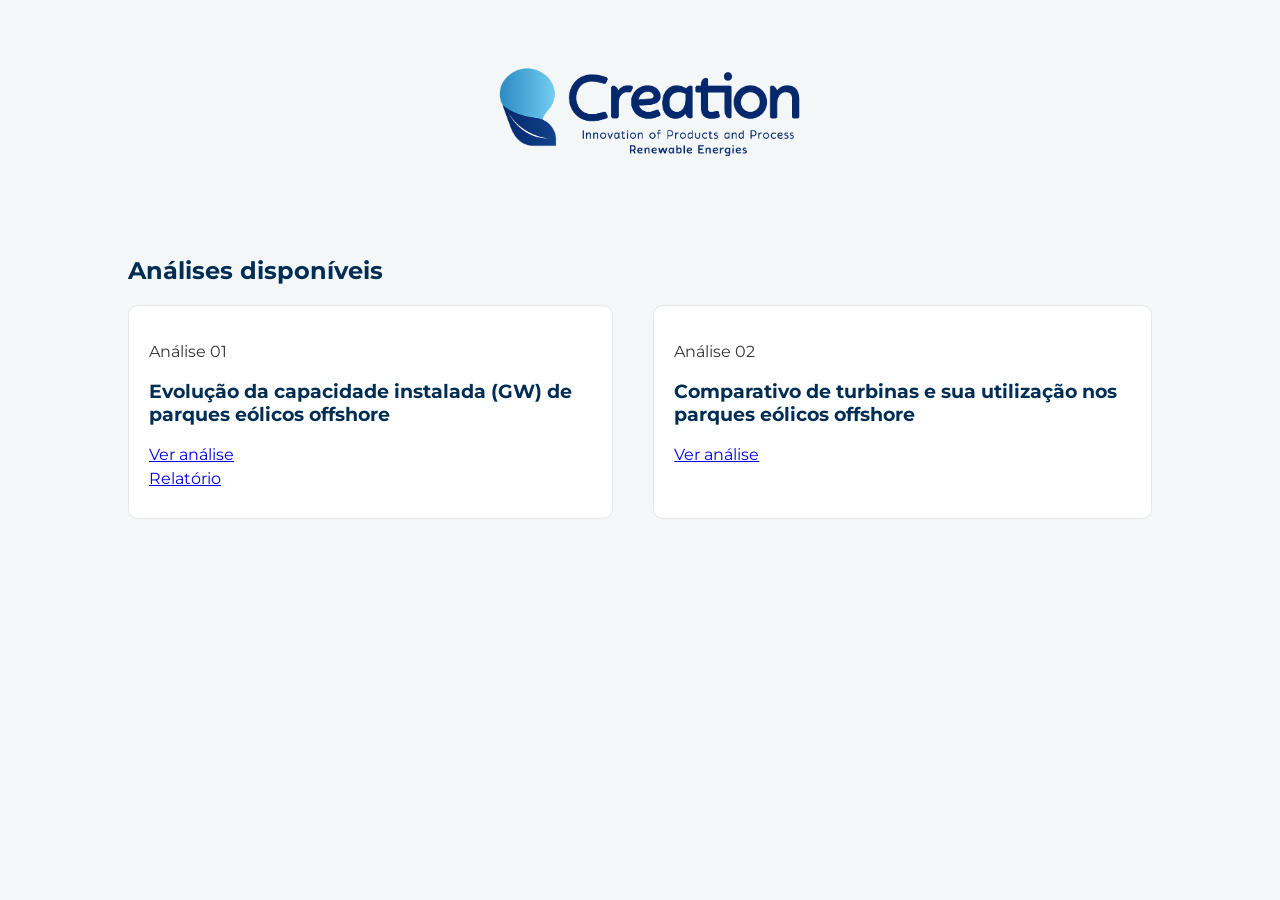
==== index.html @ 7ab64e5a "Primeiro commit" ====
<!DOCTYPE html>
<html lang="pt-BR">
<head>
    <meta charset="UTF-8">
    <meta name="viewport" content="width=device-width, initial-scale=1.0">
    <title>Catálogo de análises - Creation</title>
    <link rel="stylesheet" href="style.css">
</head>
<body>
    <header>
        <img src="logo.png" alt="Creation UFRN - Logo">
    </header>

    <main>
        <h2>Análises disponíveis</h2>
        <div class="analises">
            <div class="card">
                <p>Análise 01</p>
                <h3>Evolução da capacidade instalada (GW) de parques eólicos offshore</h3>
                <div class="links">
                    <a href="analise1.html">Ver análise</a>
                    <a href="Evolução da capacidade instalada.pdf">Relatório</a>
                </div>
            </div>

            <div class="card">
                <p>Análise 02</p>
                <h3>Comparativo de turbinas e sua utilização nos parques eólicos offshore</h3>
                <a href="analise1.html">Ver análise</a>
            </div>
        </div>
    </main>
</body>
</html>
---- style.css ----
@import url('https://fonts.googleapis.com/css2?family=Montserrat:ital,wght@0,100..900;1,100..900&display=swap');

body {
    font-family: "Montserrat", sans-serif;
    background-color: #F4F7F7;
    padding: 0;
    margin: 5% 10%;
    color: #343434;
}

header {
    display: flex;
    justify-content: center;
    align-items: center;
    margin-bottom: 100px;
}

header img {
    width: 400px;
}

h3, h2 {
    color: #002D53;
}

.card {
    background-color: white;
    padding: 20px 20px 30px 20px;
    border-radius: 10px;
    border: 1px solid rgb(231, 231, 231);
}

.analises {
    display: flex;
    gap: 40px;
}

.links {
    display: flex;
    flex-direction: column;
    gap: 5px;
}
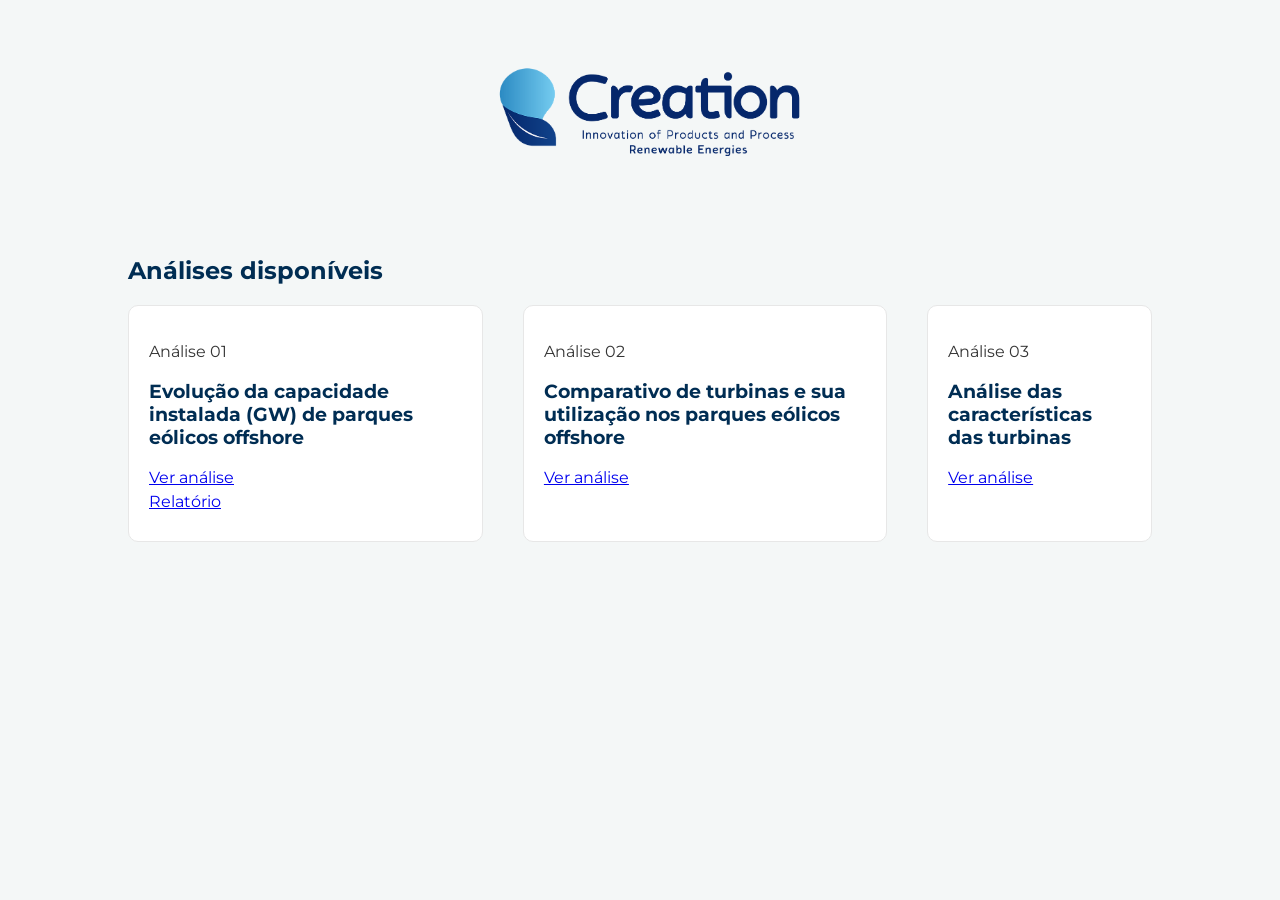
==== commit 4fdbcc73: "Análise 3 adicionada" ====
--- a/index.html
+++ b/index.html
@@ -26,7 +26,13 @@
             <div class="card">
                 <p>Análise 02</p>
                 <h3>Comparativo de turbinas e sua utilização nos parques eólicos offshore</h3>
-                <a href="analise1.html">Ver análise</a>
+                <a href="analise2.html">Ver análise</a>
+            </div>
+
+            <div class="card">
+                <p>Análise 03</p>
+                <h3>Análise das características das turbinas</h3>
+                <a href="analise3.html">Ver análise</a>
             </div>
         </div>
     </main>
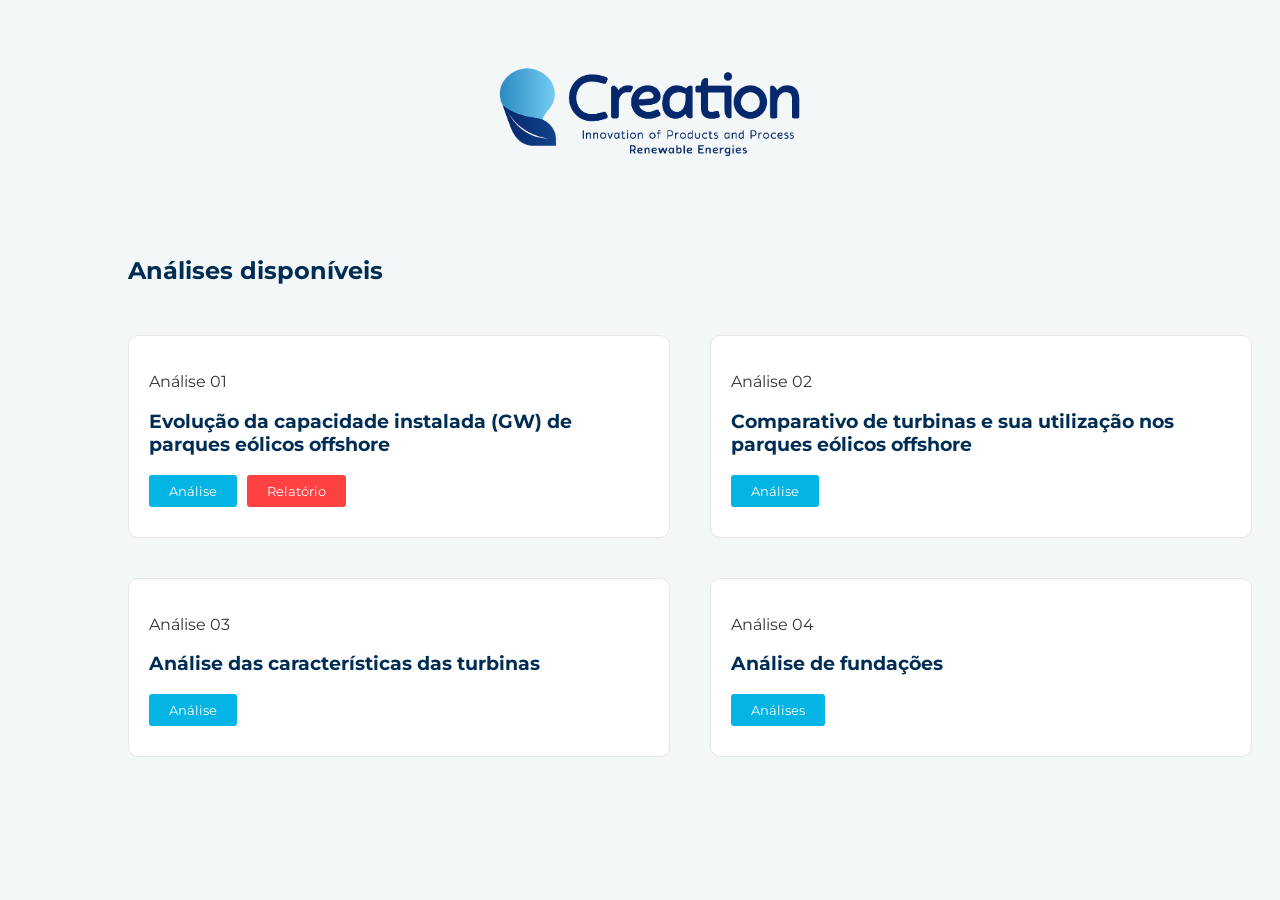
==== commit 48a4ed6e: "Análise 4" ====
--- a/index.html
+++ b/index.html
@@ -18,23 +18,48 @@
                 <p>Análise 01</p>
                 <h3>Evolução da capacidade instalada (GW) de parques eólicos offshore</h3>
                 <div class="links">
-                    <a href="analise1.html">Ver análise</a>
-                    <a href="Evolução da capacidade instalada.pdf">Relatório</a>
+                    <a class="botao analise" href="analise1.html">Análise</a>
+                    <a class="botao relatorio" href="Evolução da capacidade instalada.pdf">Relatório</a>
                 </div>
             </div>
 
             <div class="card">
                 <p>Análise 02</p>
                 <h3>Comparativo de turbinas e sua utilização nos parques eólicos offshore</h3>
-                <a href="analise2.html">Ver análise</a>
+                
+                <div class="links">
+                    <a class="botao analise" href="analise2.html">Análise</a>
+                </div>
             </div>
 
             <div class="card">
                 <p>Análise 03</p>
                 <h3>Análise das características das turbinas</h3>
-                <a href="analise3.html">Ver análise</a>
+
+                <div class="links">
+                    <a class="botao analise" href="analise3.html">Análise</a>
+                </div>
+            </div>
+
+            <div class="card">
+                <p>Análise 04</p>
+                <h3>Análise de fundações</h3>
+
+                <div class="links">
+                    <button onclick="toggleSubmenu('submenu-4')" class="botao analise">Análises</button>
+                </div>
+                
+                <div class="submenu" id="submenu-4">
+                    <a href="analise4/fixa.html">Análise de profundidade - fixa</a>
+                    <a href="analise4/flutuante.html">Análise de profundidade - flutuante</a>
+                    <a href="analise4/categorias_fundacao.html">Categorias de fundação por países</a>
+                </div>
             </div>
         </div>
     </main>
+
+    <script src="script.js">
+
+    </script>
 </body>
 </html>
--- a/style.css
+++ b/style.css
@@ -28,15 +28,57 @@
     padding: 20px 20px 30px 20px;
     border-radius: 10px;
     border: 1px solid rgb(231, 231, 231);
+    width: 500px;
 }
 
 .analises {
-    display: flex;
+    display: grid;
+    grid-template-columns: repeat(2, 1fr);
     gap: 40px;
+    margin-top: 50px;
 }
 
 .links {
     display: flex;
+    gap: 10px;
+}
+
+.botao {
+    padding: 8px 20px;
+    font-size: 10pt;
+    text-decoration: none;
+    color: white;
+    border-radius: 3px;
+    border: none;
+    font-family: "Montserrat", sans-serif;
+    cursor: pointer;
+
+    transition: 0.2s ease-in-out;
+}
+
+.analise {
+    background-color: #04B4E4;
+}
+
+.analise:hover {
+    background-color: #009bc5;
+}
+
+.relatorio {
+    background-color: #ff4141;
+}
+
+.relatorio:hover {
+    background-color: #da3636;
+}
+
+.submenu {
+    margin-top: 10px;
     flex-direction: column;
-    gap: 5px;
+    gap: 2px;
+    display: none;
+}
+
+.submenu.ativo {
+    display: flex;
 }
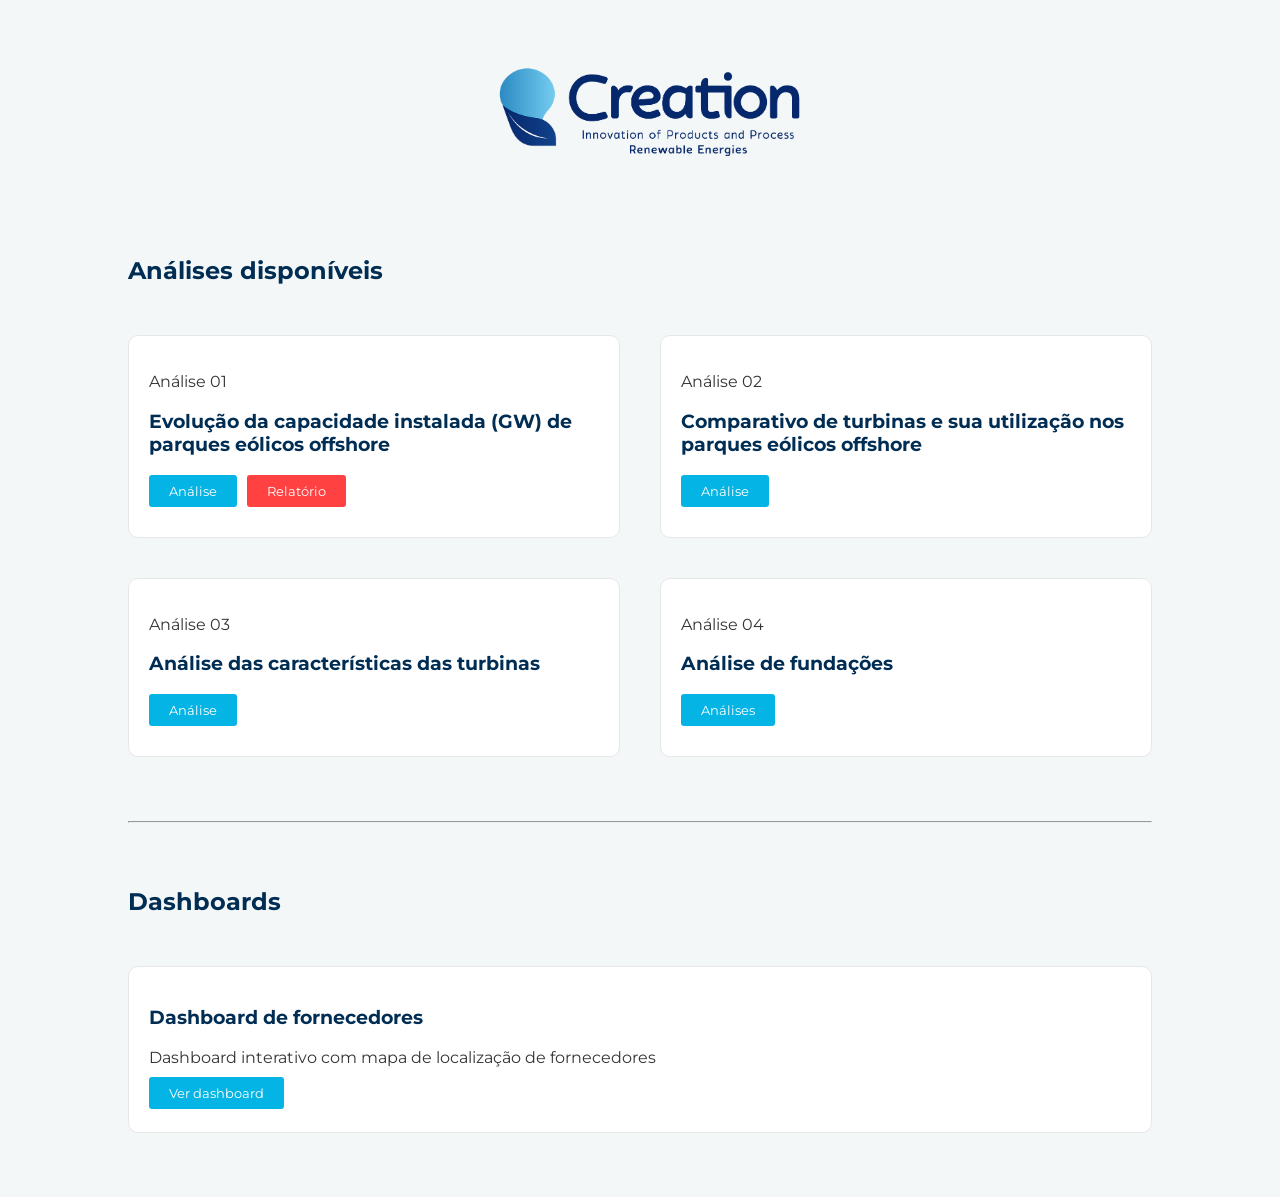
==== commit 63cfa167: "adiciona dashboard fornecedores" ====
--- a/index.html
+++ b/index.html
@@ -13,7 +13,7 @@
 
     <main>
         <h2>Análises disponíveis</h2>
-        <div class="analises">
+        <div class="card-container">
             <div class="card">
                 <p>Análise 01</p>
                 <h3>Evolução da capacidade instalada (GW) de parques eólicos offshore</h3>
@@ -56,6 +56,17 @@
                 </div>
             </div>
         </div>
+
+        <hr>
+
+        <h2>Dashboards</h2>
+        <div class="card-container">
+            <div class="card">
+                <h3>Dashboard de fornecedores</h3>
+                <p>Dashboard interativo com mapa de localização de fornecedores</p>
+                <a class="botao analise" href="https://dashboardfornecedores.streamlit.app/" target="_blank">Ver dashboard</a>
+            </div>
+        </div>
     </main>
 
     <script src="script.js">
--- a/style.css
+++ b/style.css
@@ -24,6 +24,7 @@
 }
 
 .card {
+    flex: 1 1 calc(50% - 80px);
     background-color: white;
     padding: 20px 20px 30px 20px;
     border-radius: 10px;
@@ -31,9 +32,9 @@
     width: 500px;
 }
 
-.analises {
-    display: grid;
-    grid-template-columns: repeat(2, 1fr);
+.card-container {
+    display: flex;
+    flex-wrap: wrap;
     gap: 40px;
     margin-top: 50px;
 }
@@ -81,4 +82,9 @@
 
 .submenu.ativo {
     display: flex;
+}
+
+hr {
+    margin-top: 4em;
+    margin-bottom: 4em;
 }
